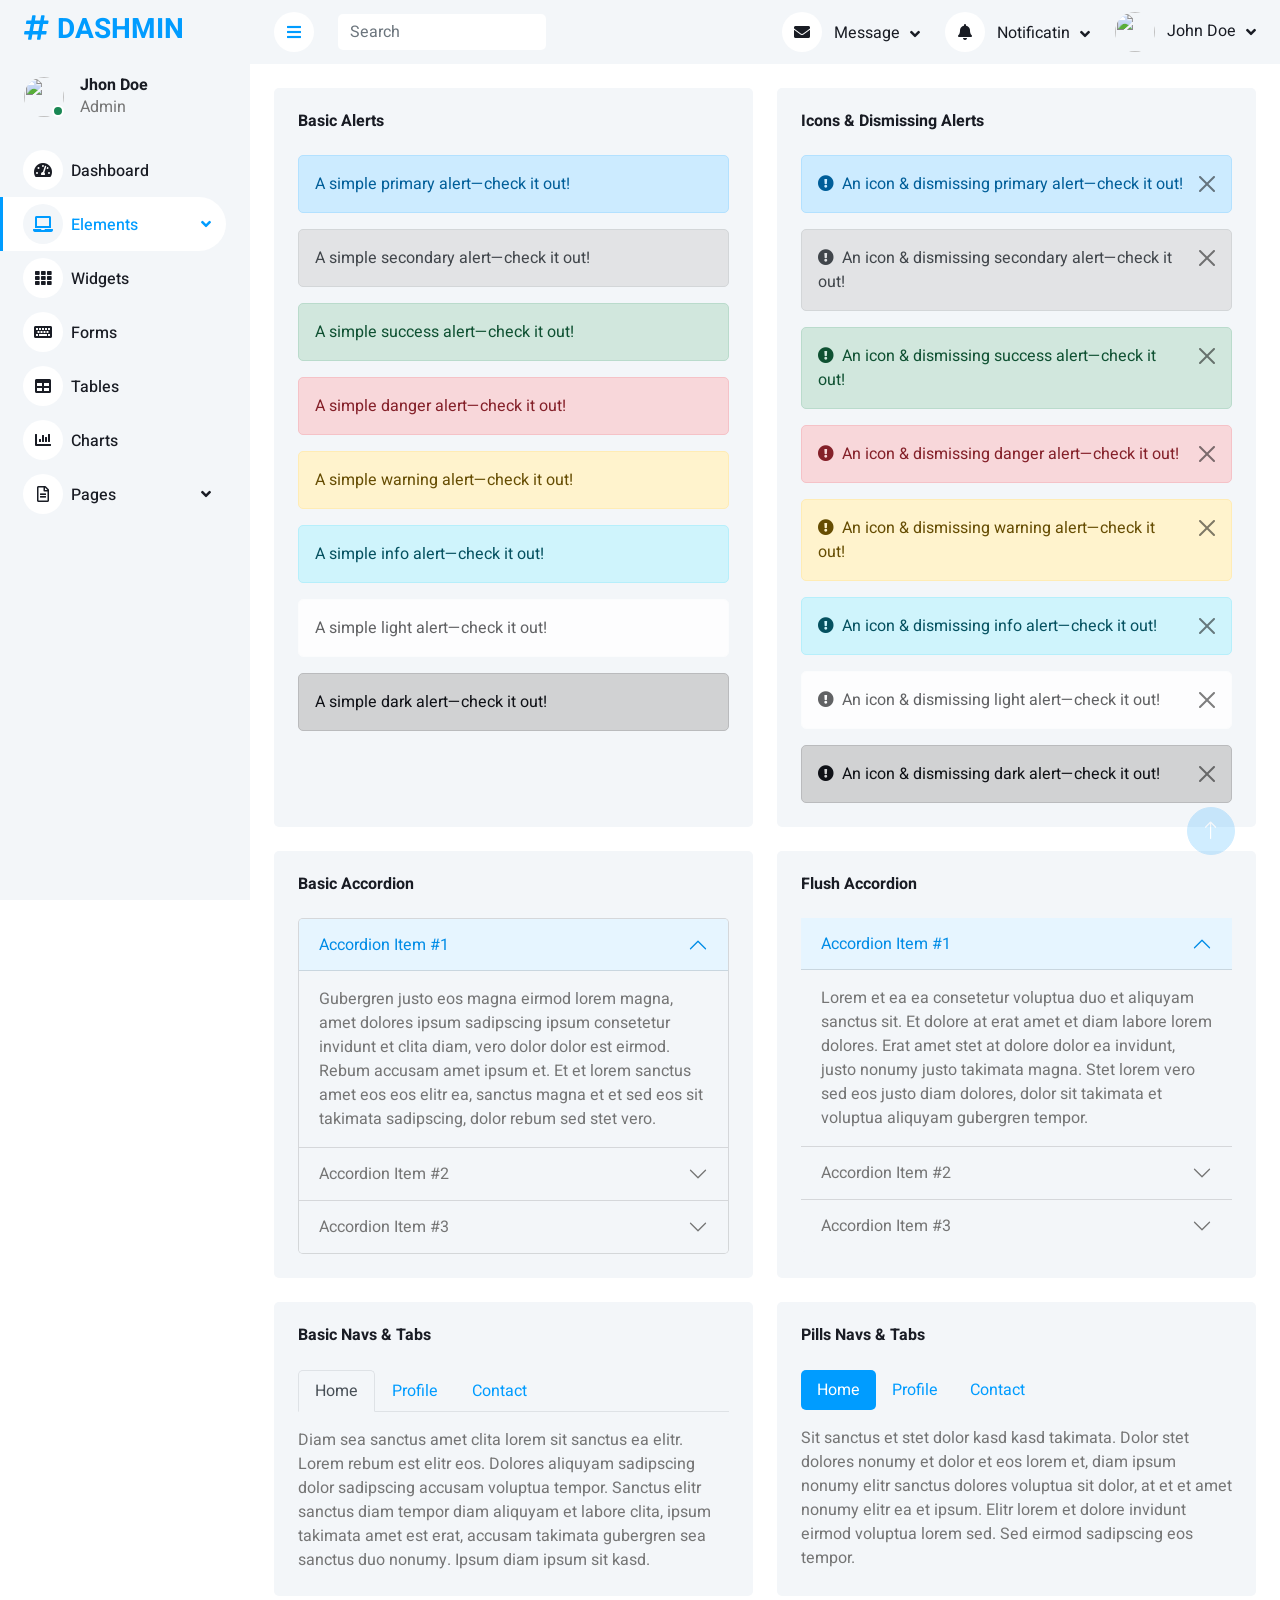
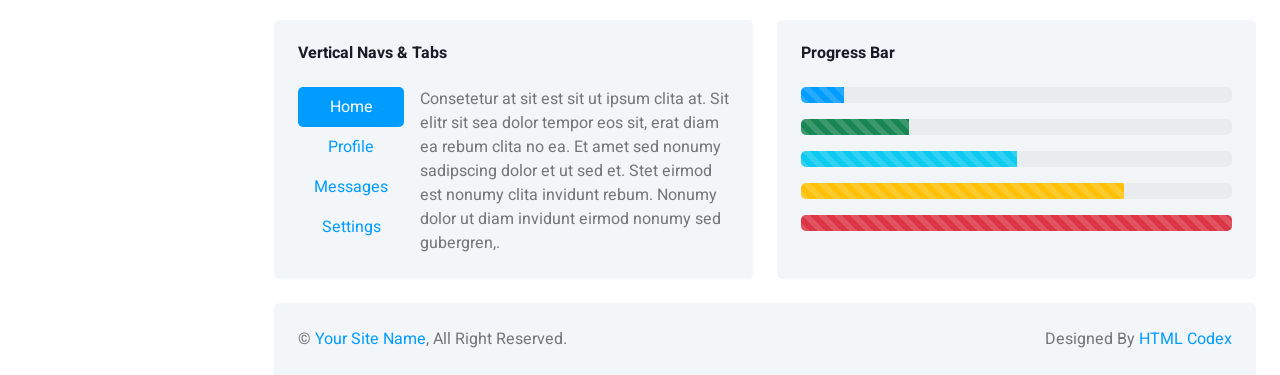
==== ETS Dashboard/element.html @ f30d5092 "The User dashboard interface" ====
<!DOCTYPE html>
<html lang="en">
  <head>
    <meta charset="utf-8" />
    <title>DASHMIN - Bootstrap Admin Template</title>
    <meta content="width=device-width, initial-scale=1.0" name="viewport" />
    <meta content="" name="keywords" />
    <meta content="" name="description" />

    <!-- Favicon -->
    <link href="img/favicon.ico" rel="icon" />

    <!-- Google Web Fonts -->
    <link rel="preconnect" href="https://fonts.googleapis.com" />
    <link rel="preconnect" href="https://fonts.gstatic.com" crossorigin />
    <link
      href="https://fonts.googleapis.com/css2?family=Heebo:wght@400;500;600;700&display=swap"
      rel="stylesheet"
    />

    <!-- Icon Font Stylesheet -->
    <link
      href="https://cdnjs.cloudflare.com/ajax/libs/font-awesome/5.10.0/css/all.min.css"
      rel="stylesheet"
    />
    <link
      href="https://cdn.jsdelivr.net/npm/bootstrap-icons@1.4.1/font/bootstrap-icons.css"
      rel="stylesheet"
    />

    <!-- Libraries Stylesheet -->
    <link href="lib/owlcarousel/assets/owl.carousel.min.css" rel="stylesheet" />
    <link
      href="lib/tempusdominus/css/tempusdominus-bootstrap-4.min.css"
      rel="stylesheet"
    />

    <!-- Customized Bootstrap Stylesheet -->
    <link href="css/bootstrap.min.css" rel="stylesheet" />

    <!-- Template Stylesheet -->
    <link href="css/style.css" rel="stylesheet" />
  </head>

  <body>
    <div class="container-fluid position-relative bg-white d-flex p-0">
      <!-- Spinner Start -->
      <div
        id="spinner"
        class="show bg-white position-fixed translate-middle w-100 vh-100 top-50 start-50 d-flex align-items-center justify-content-center"
      >
        <div
          class="spinner-border text-primary"
          style="width: 3rem; height: 3rem"
          role="status"
        >
          <span class="sr-only">Loading...</span>
        </div>
      </div>
      <!-- Spinner End -->

      <!-- Sidebar Start -->
      <div class="sidebar pe-4 pb-3">
        <nav class="navbar bg-light navbar-light">
          <a href="index.html" class="navbar-brand mx-4 mb-3">
            <h3 class="text-primary">
              <i class="fa fa-hashtag me-2"></i>DASHMIN
            </h3>
          </a>
          <div class="d-flex align-items-center ms-4 mb-4">
            <div class="position-relative">
              <img
                class="rounded-circle"
                src="img/user.jpg"
                alt=""
                style="width: 40px; height: 40px"
              />
              <div
                class="bg-success rounded-circle border border-2 border-white position-absolute end-0 bottom-0 p-1"
              ></div>
            </div>
            <div class="ms-3">
              <h6 class="mb-0">Jhon Doe</h6>
              <span>Admin</span>
            </div>
          </div>
          <div class="navbar-nav w-100">
            <a href="index.html" class="nav-item nav-link"
              ><i class="fa fa-tachometer-alt me-2"></i>Dashboard</a
            >
            <div class="nav-item dropdown">
              <a
                href="#"
                class="nav-link dropdown-toggle active"
                data-bs-toggle="dropdown"
                ><i class="fa fa-laptop me-2"></i>Elements</a
              >
              <div class="dropdown-menu bg-transparent border-0">
                <a href="button.html" class="dropdown-item">Buttons</a>
                <a href="typography.html" class="dropdown-item">Typography</a>
                <a href="element.html" class="dropdown-item active"
                  >Other Elements</a
                >
              </div>
            </div>
            <a href="widget.html" class="nav-item nav-link"
              ><i class="fa fa-th me-2"></i>Widgets</a
            >
            <a href="form.html" class="nav-item nav-link"
              ><i class="fa fa-keyboard me-2"></i>Forms</a
            >
            <a href="table.html" class="nav-item nav-link"
              ><i class="fa fa-table me-2"></i>Tables</a
            >
            <a href="chart.html" class="nav-item nav-link"
              ><i class="fa fa-chart-bar me-2"></i>Charts</a
            >
            <div class="nav-item dropdown">
              <a
                href="#"
                class="nav-link dropdown-toggle"
                data-bs-toggle="dropdown"
                ><i class="far fa-file-alt me-2"></i>Pages</a
              >
              <div class="dropdown-menu bg-transparent border-0">
                <a href="signin.html" class="dropdown-item">Sign In</a>
                <a href="signup.html" class="dropdown-item">Sign Up</a>
                <a href="404.html" class="dropdown-item">404 Error</a>
                <a href="blank.html" class="dropdown-item">Blank Page</a>
              </div>
            </div>
          </div>
        </nav>
      </div>
      <!-- Sidebar End -->

      <!-- Content Start -->
      <div class="content">
        <!-- Navbar Start -->
        <nav
          class="navbar navbar-expand bg-light navbar-light sticky-top px-4 py-0"
        >
          <a href="index.html" class="navbar-brand d-flex d-lg-none me-4">
            <h2 class="text-primary mb-0"><i class="fa fa-hashtag"></i></h2>
          </a>
          <a href="#" class="sidebar-toggler flex-shrink-0">
            <i class="fa fa-bars"></i>
          </a>
          <form class="d-none d-md-flex ms-4">
            <input
              class="form-control border-0"
              type="search"
              placeholder="Search"
            />
          </form>
          <div class="navbar-nav align-items-center ms-auto">
            <div class="nav-item dropdown">
              <a
                href="#"
                class="nav-link dropdown-toggle"
                data-bs-toggle="dropdown"
              >
                <i class="fa fa-envelope me-lg-2"></i>
                <span class="d-none d-lg-inline-flex">Message</span>
              </a>
              <div
                class="dropdown-menu dropdown-menu-end bg-light border-0 rounded-0 rounded-bottom m-0"
              >
                <a href="#" class="dropdown-item">
                  <div class="d-flex align-items-center">
                    <img
                      class="rounded-circle"
                      src="img/user.jpg"
                      alt=""
                      style="width: 40px; height: 40px"
                    />
                    <div class="ms-2">
                      <h6 class="fw-normal mb-0">Jhon send you a message</h6>
                      <small>15 minutes ago</small>
                    </div>
                  </div>
                </a>
                <hr class="dropdown-divider" />
                <a href="#" class="dropdown-item">
                  <div class="d-flex align-items-center">
                    <img
                      class="rounded-circle"
                      src="img/user.jpg"
                      alt=""
                      style="width: 40px; height: 40px"
                    />
                    <div class="ms-2">
                      <h6 class="fw-normal mb-0">Jhon send you a message</h6>
                      <small>15 minutes ago</small>
                    </div>
                  </div>
                </a>
                <hr class="dropdown-divider" />
                <a href="#" class="dropdown-item">
                  <div class="d-flex align-items-center">
                    <img
                      class="rounded-circle"
                      src="img/user.jpg"
                      alt=""
                      style="width: 40px; height: 40px"
                    />
                    <div class="ms-2">
                      <h6 class="fw-normal mb-0">Jhon send you a message</h6>
                      <small>15 minutes ago</small>
                    </div>
                  </div>
                </a>
                <hr class="dropdown-divider" />
                <a href="#" class="dropdown-item text-center"
                  >See all message</a
                >
              </div>
            </div>
            <div class="nav-item dropdown">
              <a
                href="#"
                class="nav-link dropdown-toggle"
                data-bs-toggle="dropdown"
              >
                <i class="fa fa-bell me-lg-2"></i>
                <span class="d-none d-lg-inline-flex">Notificatin</span>
              </a>
              <div
                class="dropdown-menu dropdown-menu-end bg-light border-0 rounded-0 rounded-bottom m-0"
              >
                <a href="#" class="dropdown-item">
                  <h6 class="fw-normal mb-0">Profile updated</h6>
                  <small>15 minutes ago</small>
                </a>
                <hr class="dropdown-divider" />
                <a href="#" class="dropdown-item">
                  <h6 class="fw-normal mb-0">New user added</h6>
                  <small>15 minutes ago</small>
                </a>
                <hr class="dropdown-divider" />
                <a href="#" class="dropdown-item">
                  <h6 class="fw-normal mb-0">Password changed</h6>
                  <small>15 minutes ago</small>
                </a>
                <hr class="dropdown-divider" />
                <a href="#" class="dropdown-item text-center"
                  >See all notifications</a
                >
              </div>
            </div>
            <div class="nav-item dropdown">
              <a
                href="#"
                class="nav-link dropdown-toggle"
                data-bs-toggle="dropdown"
              >
                <img
                  class="rounded-circle me-lg-2"
                  src="img/user.jpg"
                  alt=""
                  style="width: 40px; height: 40px"
                />
                <span class="d-none d-lg-inline-flex">John Doe</span>
              </a>
              <div
                class="dropdown-menu dropdown-menu-end bg-light border-0 rounded-0 rounded-bottom m-0"
              >
                <a href="#" class="dropdown-item">My Profile</a>
                <a href="#" class="dropdown-item">Settings</a>
                <a href="#" class="dropdown-item">Log Out</a>
              </div>
            </div>
          </div>
        </nav>
        <!-- Navbar End -->

        <!-- Other Elements Start -->
        <div class="container-fluid pt-4 px-4">
          <div class="row g-4">
            <div class="col-sm-12 col-xl-6">
              <div class="bg-light rounded h-100 p-4">
                <h6 class="mb-4">Basic Alerts</h6>
                <div class="alert alert-primary" role="alert">
                  A simple primary alert—check it out!
                </div>
                <div class="alert alert-secondary" role="alert">
                  A simple secondary alert—check it out!
                </div>
                <div class="alert alert-success" role="alert">
                  A simple success alert—check it out!
                </div>
                <div class="alert alert-danger" role="alert">
                  A simple danger alert—check it out!
                </div>
                <div class="alert alert-warning" role="alert">
                  A simple warning alert—check it out!
                </div>
                <div class="alert alert-info" role="alert">
                  A simple info alert—check it out!
                </div>
                <div class="alert alert-light" role="alert">
                  A simple light alert—check it out!
                </div>
                <div class="alert alert-dark mb-0" role="alert">
                  A simple dark alert—check it out!
                </div>
              </div>
            </div>
            <div class="col-sm-12 col-xl-6">
              <div class="bg-light rounded h-100 p-4">
                <h6 class="mb-4">Icons & Dismissing Alerts</h6>
                <div
                  class="alert alert-primary alert-dismissible fade show"
                  role="alert"
                >
                  <i class="fa fa-exclamation-circle me-2"></i>An icon &
                  dismissing primary alert—check it out!
                  <button
                    type="button"
                    class="btn-close"
                    data-bs-dismiss="alert"
                    aria-label="Close"
                  ></button>
                </div>
                <div
                  class="alert alert-secondary alert-dismissible fade show"
                  role="alert"
                >
                  <i class="fa fa-exclamation-circle me-2"></i>An icon &
                  dismissing secondary alert—check it out!
                  <button
                    type="button"
                    class="btn-close"
                    data-bs-dismiss="alert"
                    aria-label="Close"
                  ></button>
                </div>
                <div
                  class="alert alert-success alert-dismissible fade show"
                  role="alert"
                >
                  <i class="fa fa-exclamation-circle me-2"></i>An icon &
                  dismissing success alert—check it out!
                  <button
                    type="button"
                    class="btn-close"
                    data-bs-dismiss="alert"
                    aria-label="Close"
                  ></button>
                </div>
                <div
                  class="alert alert-danger alert-dismissible fade show"
                  role="alert"
                >
                  <i class="fa fa-exclamation-circle me-2"></i>An icon &
                  dismissing danger alert—check it out!
                  <button
                    type="button"
                    class="btn-close"
                    data-bs-dismiss="alert"
                    aria-label="Close"
                  ></button>
                </div>
                <div
                  class="alert alert-warning alert-dismissible fade show"
                  role="alert"
                >
                  <i class="fa fa-exclamation-circle me-2"></i>An icon &
                  dismissing warning alert—check it out!
                  <button
                    type="button"
                    class="btn-close"
                    data-bs-dismiss="alert"
                    aria-label="Close"
                  ></button>
                </div>
                <div
                  class="alert alert-info alert-dismissible fade show"
                  role="alert"
                >
                  <i class="fa fa-exclamation-circle me-2"></i>An icon &
                  dismissing info alert—check it out!
                  <button
                    type="button"
                    class="btn-close"
                    data-bs-dismiss="alert"
                    aria-label="Close"
                  ></button>
                </div>
                <div
                  class="alert alert-light alert-dismissible fade show"
                  role="alert"
                >
                  <i class="fa fa-exclamation-circle me-2"></i>An icon &
                  dismissing light alert—check it out!
                  <button
                    type="button"
                    class="btn-close"
                    data-bs-dismiss="alert"
                    aria-label="Close"
                  ></button>
                </div>
                <div
                  class="alert alert-dark alert-dismissible fade show mb-0"
                  role="alert"
                >
                  <i class="fa fa-exclamation-circle me-2"></i>An icon &
                  dismissing dark alert—check it out!
                  <button
                    type="button"
                    class="btn-close"
                    data-bs-dismiss="alert"
                    aria-label="Close"
                  ></button>
                </div>
              </div>
            </div>
            <div class="col-sm-12 col-xl-6">
              <div class="bg-light rounded h-100 p-4">
                <h6 class="mb-4">Basic Accordion</h6>
                <div class="accordion" id="accordionExample">
                  <div class="accordion-item">
                    <h2 class="accordion-header" id="headingOne">
                      <button
                        class="accordion-button"
                        type="button"
                        data-bs-toggle="collapse"
                        data-bs-target="#collapseOne"
                        aria-expanded="true"
                        aria-controls="collapseOne"
                      >
                        Accordion Item #1
                      </button>
                    </h2>
                    <div
                      id="collapseOne"
                      class="accordion-collapse collapse show"
                      aria-labelledby="headingOne"
                      data-bs-parent="#accordionExample"
                    >
                      <div class="accordion-body">
                        Gubergren justo eos magna eirmod lorem magna, amet
                        dolores ipsum sadipscing ipsum consetetur invidunt et
                        clita diam, vero dolor dolor est eirmod. Rebum accusam
                        amet ipsum et. Et et lorem sanctus amet eos eos elitr
                        ea, sanctus magna et et sed eos sit takimata sadipscing,
                        dolor rebum sed stet vero.
                      </div>
                    </div>
                  </div>
                  <div class="accordion-item">
                    <h2 class="accordion-header" id="headingTwo">
                      <button
                        class="accordion-button collapsed"
                        type="button"
                        data-bs-toggle="collapse"
                        data-bs-target="#collapseTwo"
                        aria-expanded="false"
                        aria-controls="collapseTwo"
                      >
                        Accordion Item #2
                      </button>
                    </h2>
                    <div
                      id="collapseTwo"
                      class="accordion-collapse collapse"
                      aria-labelledby="headingTwo"
                      data-bs-parent="#accordionExample"
                    >
                      <div class="accordion-body">
                        Voluptua sit dolores consetetur ea et diam est et
                        takimata. Et erat sadipscing dolores et stet diam ut ut
                        diam, sit aliquyam no magna et dolore lorem dolor sit.
                        Lorem lorem sed sed duo, eirmod sit diam ipsum sit erat,
                        lorem sit dolor diam amet ea aliquyam tempor rebum
                        invidunt,.
                      </div>
                    </div>
                  </div>
                  <div class="accordion-item">
                    <h2 class="accordion-header" id="headingThree">
                      <button
                        class="accordion-button collapsed"
                        type="button"
                        data-bs-toggle="collapse"
                        data-bs-target="#collapseThree"
                        aria-expanded="false"
                        aria-controls="collapseThree"
                      >
                        Accordion Item #3
                      </button>
                    </h2>
                    <div
                      id="collapseThree"
                      class="accordion-collapse collapse"
                      aria-labelledby="headingThree"
                      data-bs-parent="#accordionExample"
                    >
                      <div class="accordion-body">
                        Dolore eos dolor tempor justo sea eos amet eos kasd
                        dolor, et diam tempor lorem dolores vero. Stet dolore
                        gubergren nonumy diam. Consetetur sit takimata magna
                        invidunt, dolore sea amet consetetur ea et rebum,
                        invidunt et amet sit sea. Dolor eirmod sed magna
                        sadipscing sadipscing lorem lorem sed, sit lorem.
                      </div>
                    </div>
                  </div>
                </div>
              </div>
            </div>
            <div class="col-sm-12 col-xl-6">
              <div class="bg-light rounded h-100 p-4">
                <h6 class="mb-4">Flush Accordion</h6>
                <div
                  class="accordion accordion-flush"
                  id="accordionFlushExample"
                >
                  <div class="accordion-item">
                    <h2 class="accordion-header" id="flush-headingOne">
                      <button
                        class="accordion-button"
                        type="button"
                        data-bs-toggle="collapse"
                        data-bs-target="#flush-collapseOne"
                        aria-expanded="true"
                        aria-controls="flush-collapseOne"
                      >
                        Accordion Item #1
                      </button>
                    </h2>
                    <div
                      id="flush-collapseOne"
                      class="accordion-collapse collapse show"
                      aria-labelledby="flush-headingOne"
                      data-bs-parent="#accordionFlushExample"
                    >
                      <div class="accordion-body">
                        Lorem et ea ea consetetur voluptua duo et aliquyam
                        sanctus sit. Et dolore at erat amet et diam labore lorem
                        dolores. Erat amet stet at dolore dolor ea invidunt,
                        justo nonumy justo takimata magna. Stet lorem vero sed
                        eos justo diam dolores, dolor sit takimata et voluptua
                        aliquyam gubergren tempor.
                      </div>
                    </div>
                  </div>
                  <div class="accordion-item">
                    <h2 class="accordion-header" id="flush-headingTwo">
                      <button
                        class="accordion-button collapsed"
                        type="button"
                        data-bs-toggle="collapse"
                        data-bs-target="#flush-collapseTwo"
                        aria-expanded="false"
                        aria-controls="flush-collapseTwo"
                      >
                        Accordion Item #2
                      </button>
                    </h2>
                    <div
                      id="flush-collapseTwo"
                      class="accordion-collapse collapse"
                      aria-labelledby="flush-headingTwo"
                      data-bs-parent="#accordionFlushExample"
                    >
                      <div class="accordion-body">
                        Sea diam dolore aliquyam aliquyam diam et consetetur et.
                        Accusam amet no invidunt invidunt et consetetur, magna
                        ut nonumy kasd erat tempor dolor et. Diam magna dolor
                        sed amet duo dolores magna vero. Amet sit sadipscing ea
                        diam clita lorem sit. Vero et et et tempor diam. Ipsum
                        eirmod sit.
                      </div>
                    </div>
                  </div>
                  <div class="accordion-item">
                    <h2 class="accordion-header" id="flush-headingThree">
                      <button
                        class="accordion-button collapsed"
                        type="button"
                        data-bs-toggle="collapse"
                        data-bs-target="#flush-collapseThree"
                        aria-expanded="false"
                        aria-controls="flush-collapseThree"
                      >
                        Accordion Item #3
                      </button>
                    </h2>
                    <div
                      id="flush-collapseThree"
                      class="accordion-collapse collapse"
                      aria-labelledby="flush-headingThree"
                      data-bs-parent="#accordionFlushExample"
                    >
                      <div class="accordion-body">
                        Sea sea sit sanctus magna gubergren kasd, magna justo ea
                        lorem lorem. Elitr aliquyam ipsum clita consetetur duo
                        at nonumy invidunt, invidunt eos dolore vero sit amet
                        amet magna tempor clita, takimata diam justo stet erat
                        et vero erat. Sit ipsum eirmod sea ut vero dolores sea
                        clita nonumy, no.
                      </div>
                    </div>
                  </div>
                </div>
              </div>
            </div>
            <div class="col-sm-12 col-xl-6">
              <div class="bg-light rounded h-100 p-4">
                <h6 class="mb-4">Basic Navs & Tabs</h6>
                <nav>
                  <div class="nav nav-tabs" id="nav-tab" role="tablist">
                    <button
                      class="nav-link active"
                      id="nav-home-tab"
                      data-bs-toggle="tab"
                      data-bs-target="#nav-home"
                      type="button"
                      role="tab"
                      aria-controls="nav-home"
                      aria-selected="true"
                    >
                      Home
                    </button>
                    <button
                      class="nav-link"
                      id="nav-profile-tab"
                      data-bs-toggle="tab"
                      data-bs-target="#nav-profile"
                      type="button"
                      role="tab"
                      aria-controls="nav-profile"
                      aria-selected="false"
                    >
                      Profile
                    </button>
                    <button
                      class="nav-link"
                      id="nav-contact-tab"
                      data-bs-toggle="tab"
                      data-bs-target="#nav-contact"
                      type="button"
                      role="tab"
                      aria-controls="nav-contact"
                      aria-selected="false"
                    >
                      Contact
                    </button>
                  </div>
                </nav>
                <div class="tab-content pt-3" id="nav-tabContent">
                  <div
                    class="tab-pane fade show active"
                    id="nav-home"
                    role="tabpanel"
                    aria-labelledby="nav-home-tab"
                  >
                    Diam sea sanctus amet clita lorem sit sanctus ea elitr.
                    Lorem rebum est elitr eos. Dolores aliquyam sadipscing dolor
                    sadipscing accusam voluptua tempor. Sanctus elitr sanctus
                    diam tempor diam aliquyam et labore clita, ipsum takimata
                    amet est erat, accusam takimata gubergren sea sanctus duo
                    nonumy. Ipsum diam ipsum sit kasd.
                  </div>
                  <div
                    class="tab-pane fade"
                    id="nav-profile"
                    role="tabpanel"
                    aria-labelledby="nav-profile-tab"
                  >
                    Sanctus vero sit kasd sea gubergren takimata consetetur
                    elitr elitr, consetetur sadipscing takimata ipsum dolores.
                    Accusam duo accusam et labore ea elitr ipsum tempor sit,
                    dolore aliquyam ipsum sit amet sit. Et dolore ipsum labore
                    invidunt rebum. Sed dolore gubergren sanctus vero diam lorem
                    rebum elitr, erat diam dolor clita.
                  </div>
                  <div
                    class="tab-pane fade"
                    id="nav-contact"
                    role="tabpanel"
                    aria-labelledby="nav-contact-tab"
                  >
                    Sit consetetur eirmod lorem ea magna sadipscing ipsum elitr
                    invidunt, dolores lorem erat ipsum ut aliquyam eos lorem
                    sed. Nonumy aliquyam ea justo eos dolores dolores duo
                    dolores. Aliquyam dolor sea dolores sit takimata no erat
                    vero. At lorem justo tempor lorem duo, stet kasd aliquyam
                    ipsum voluptua labore at.
                  </div>
                </div>
              </div>
            </div>
            <div class="col-sm-12 col-xl-6">
              <div class="bg-light rounded h-100 p-4">
                <h6 class="mb-4">Pills Navs & Tabs</h6>
                <ul class="nav nav-pills mb-3" id="pills-tab" role="tablist">
                  <li class="nav-item" role="presentation">
                    <button
                      class="nav-link active"
                      id="pills-home-tab"
                      data-bs-toggle="pill"
                      data-bs-target="#pills-home"
                      type="button"
                      role="tab"
                      aria-controls="pills-home"
                      aria-selected="true"
                    >
                      Home
                    </button>
                  </li>
                  <li class="nav-item" role="presentation">
                    <button
                      class="nav-link"
                      id="pills-profile-tab"
                      data-bs-toggle="pill"
                      data-bs-target="#pills-profile"
                      type="button"
                      role="tab"
                      aria-controls="pills-profile"
                      aria-selected="false"
                    >
                      Profile
                    </button>
                  </li>
                  <li class="nav-item" role="presentation">
                    <button
                      class="nav-link"
                      id="pills-contact-tab"
                      data-bs-toggle="pill"
                      data-bs-target="#pills-contact"
                      type="button"
                      role="tab"
                      aria-controls="pills-contact"
                      aria-selected="false"
                    >
                      Contact
                    </button>
                  </li>
                </ul>
                <div class="tab-content" id="pills-tabContent">
                  <div
                    class="tab-pane fade show active"
                    id="pills-home"
                    role="tabpanel"
                    aria-labelledby="pills-home-tab"
                  >
                    Sit sanctus et stet dolor kasd kasd takimata. Dolor stet
                    dolores nonumy et dolor et eos lorem et, diam ipsum nonumy
                    elitr sanctus dolores voluptua sit dolor, at et et amet
                    nonumy elitr ea et ipsum. Elitr lorem et dolore invidunt
                    eirmod voluptua lorem sed. Sed eirmod sadipscing eos tempor.
                  </div>
                  <div
                    class="tab-pane fade"
                    id="pills-profile"
                    role="tabpanel"
                    aria-labelledby="pills-profile-tab"
                  >
                    Invidunt rebum voluptua lorem eirmod dolore. Amet no sed
                    sanctus lorem ea. Nonumy sit stet sit magna. Rebum rebum
                    ipsum clita erat consetetur, sit dolor sit clita et amet.
                    Est et clita dolore takimata, sea dolores tempor erat
                    consetetur lorem. Consetetur sea sadipscing dolor et dolores
                    et stet, tempor elitr.
                  </div>
                  <div
                    class="tab-pane fade"
                    id="pills-contact"
                    role="tabpanel"
                    aria-labelledby="pills-contact-tab"
                  >
                    Et diam et est sed vero ipsum voluptua dolor et, sit eos
                    justo ipsum no ipsum amet sed aliquyam dolore, ut ipsum
                    sanctus et consetetur. Sit ea sit clita lorem ea gubergren.
                    Et dolore vero sanctus voluptua ipsum sadipscing amet at. Et
                    sed dolore voluptua dolor eos tempor, erat amet.
                  </div>
                </div>
              </div>
            </div>
            <div class="col-sm-12 col-xl-6">
              <div class="bg-light rounded h-100 p-4">
                <h6 class="mb-4">Vertical Navs & Tabs</h6>
                <div class="d-flex align-items-start">
                  <div
                    class="nav flex-column nav-pills me-3"
                    id="v-pills-tab"
                    role="tablist"
                    aria-orientation="vertical"
                  >
                    <button
                      class="nav-link active"
                      id="v-pills-home-tab"
                      data-bs-toggle="pill"
                      data-bs-target="#v-pills-home"
                      type="button"
                      role="tab"
                      aria-controls="v-pills-home"
                      aria-selected="true"
                    >
                      Home
                    </button>
                    <button
                      class="nav-link"
                      id="v-pills-profile-tab"
                      data-bs-toggle="pill"
                      data-bs-target="#v-pills-profile"
                      type="button"
                      role="tab"
                      aria-controls="v-pills-profile"
                      aria-selected="false"
                    >
                      Profile
                    </button>
                    <button
                      class="nav-link"
                      id="v-pills-messages-tab"
                      data-bs-toggle="pill"
                      data-bs-target="#v-pills-messages"
                      type="button"
                      role="tab"
                      aria-controls="v-pills-messages"
                      aria-selected="false"
                    >
                      Messages
                    </button>
                    <button
                      class="nav-link"
                      id="v-pills-settings-tab"
                      data-bs-toggle="pill"
                      data-bs-target="#v-pills-settings"
                      type="button"
                      role="tab"
                      aria-controls="v-pills-settings"
                      aria-selected="false"
                    >
                      Settings
                    </button>
                  </div>
                  <div class="tab-content" id="v-pills-tabContent">
                    <div
                      class="tab-pane fade show active"
                      id="v-pills-home"
                      role="tabpanel"
                      aria-labelledby="v-pills-home-tab"
                    >
                      Consetetur at sit est sit ut ipsum clita at. Sit elitr sit
                      sea dolor tempor eos sit, erat diam ea rebum clita no ea.
                      Et amet sed nonumy sadipscing dolor et ut sed et. Stet
                      eirmod est nonumy clita invidunt rebum. Nonumy dolor ut
                      diam invidunt eirmod nonumy sed gubergren,.
                    </div>
                    <div
                      class="tab-pane fade"
                      id="v-pills-profile"
                      role="tabpanel"
                      aria-labelledby="v-pills-profile-tab"
                    >
                      Tempor et kasd accusam duo et dolor no accusam dolore,
                      dolor sed voluptua duo no, sit et stet lorem dolor ipsum
                      tempor consetetur vero, consetetur est eos sit eirmod erat
                      diam accusam sadipscing sit. Takimata erat ea eirmod
                      tempor elitr dolore sadipscing kasd justo, elitr tempor
                      sed eos sadipscing magna.
                    </div>
                    <div
                      class="tab-pane fade"
                      id="v-pills-messages"
                      role="tabpanel"
                      aria-labelledby="v-pills-messages-tab"
                    >
                      Sed kasd kasd ea clita sed lorem amet tempor est voluptua,
                      labore stet dolores gubergren clita lorem sed nonumy at.
                      Dolores et ut erat voluptua. Est voluptua stet accusam
                      rebum, elitr amet sit takimata sea eirmod. Sanctus elitr
                      amet sit dolore sea stet et ut. Dolor et sanctus elitr ut.
                    </div>
                    <div
                      class="tab-pane fade"
                      id="v-pills-settings"
                      role="tabpanel"
                      aria-labelledby="v-pills-settings-tab"
                    >
                      Sit et vero kasd sea et at, aliquyam takimata et et est,
                      labore et takimata sed ut stet sanctus, nonumy dolor
                      invidunt sit labore et, amet et dolor sit dolor tempor et
                      dolor ipsum nonumy, accusam clita sadipscing ut et labore
                      labore est, dolore accusam vero at est sit. Invidunt.
                    </div>
                  </div>
                </div>
              </div>
            </div>
            <div class="col-sm-12 col-xl-6">
              <div class="bg-light rounded h-100 p-4">
                <h6 class="mb-4">Progress Bar</h6>
                <div class="pg-bar mb-3">
                  <div class="progress">
                    <div
                      class="progress-bar progress-bar-striped"
                      role="progressbar"
                      aria-valuenow="10"
                      aria-valuemin="0"
                      aria-valuemax="100"
                    ></div>
                  </div>
                </div>
                <div class="pg-bar mb-3">
                  <div class="progress">
                    <div
                      class="progress-bar progress-bar-striped bg-success"
                      role="progressbar"
                      aria-valuenow="25"
                      aria-valuemin="0"
                      aria-valuemax="100"
                    ></div>
                  </div>
                </div>
                <div class="pg-bar mb-3">
                  <div class="progress">
                    <div
                      class="progress-bar progress-bar-striped bg-info"
                      role="progressbar"
                      aria-valuenow="50"
                      aria-valuemin="0"
                      aria-valuemax="100"
                    ></div>
                  </div>
                </div>
                <div class="pg-bar mb-3">
                  <div class="progress">
                    <div
                      class="progress-bar progress-bar-striped bg-warning"
                      role="progressbar"
                      aria-valuenow="75"
                      aria-valuemin="0"
                      aria-valuemax="100"
                    ></div>
                  </div>
                </div>
                <div class="pg-bar mb-0">
                  <div class="progress">
                    <div
                      class="progress-bar progress-bar-striped bg-danger"
                      role="progressbar"
                      aria-valuenow="100"
                      aria-valuemin="0"
                      aria-valuemax="100"
                    ></div>
                  </div>
                </div>
              </div>
            </div>
          </div>
        </div>
        <!-- Other Elements End -->

        <!-- Footer Start -->
        <div class="container-fluid pt-4 px-4">
          <div class="bg-light rounded-top p-4">
            <div class="row">
              <div class="col-12 col-sm-6 text-center text-sm-start">
                &copy; <a href="#">Your Site Name</a>, All Right Reserved.
              </div>
              <div class="col-12 col-sm-6 text-center text-sm-end">
                <!--/*** This template is free as long as you keep the footer author’s credit link/attribution link/backlink. If you'd like to use the template without the footer author’s credit link/attribution link/backlink, you can purchase the Credit Removal License from "https://htmlcodex.com/credit-removal". Thank you for your support. ***/-->
                Designed By <a href="https://htmlcodex.com">HTML Codex</a>
              </div>
            </div>
          </div>
        </div>
        <!-- Footer End -->
      </div>
      <!-- Content End -->

      <!-- Back to Top -->
      <a href="#" class="btn btn-lg btn-primary btn-lg-square back-to-top"
        ><i class="bi bi-arrow-up"></i
      ></a>
    </div>

    <!-- JavaScript Libraries -->
    <script src="https://code.jquery.com/jquery-3.4.1.min.js"></script>
    <script src="https://cdn.jsdelivr.net/npm/bootstrap@5.0.0/dist/js/bootstrap.bundle.min.js"></script>
    <script src="lib/chart/chart.min.js"></script>
    <script src="lib/easing/easing.min.js"></script>
    <script src="lib/waypoints/waypoints.min.js"></script>
    <script src="lib/owlcarousel/owl.carousel.min.js"></script>
    <script src="lib/tempusdominus/js/moment.min.js"></script>
    <script src="lib/tempusdominus/js/moment-timezone.min.js"></script>
    <script src="lib/tempusdominus/js/tempusdominus-bootstrap-4.min.js"></script>

    <!-- Template Javascript -->
    <script src="js/main.js"></script>
  </body>
</html>
---- ETS Dashboard/css/style.css ----
/********** Template CSS **********/
:root {
    --primary: #009CFF;
    --light: #F3F6F9;
    --dark: #191C24;
}

.back-to-top {
    position: fixed;
    display: none;
    right: 45px;
    bottom: 45px;
    z-index: 99;
}


/*** Spinner ***/
#spinner {
    opacity: 0;
    visibility: hidden;
    transition: opacity .5s ease-out, visibility 0s linear .5s;
    z-index: 99999;
}

#spinner.show {
    transition: opacity .5s ease-out, visibility 0s linear 0s;
    visibility: visible;
    opacity: 1;
}


/*** Button ***/
.btn {
    transition: .5s;
}

.btn.btn-primary {
    color: #FFFFFF;
}

.btn-square {
    width: 38px;
    height: 38px;
}

.btn-sm-square {
    width: 32px;
    height: 32px;
}

.btn-lg-square {
    width: 48px;
    height: 48px;
}

.btn-square,
.btn-sm-square,
.btn-lg-square {
    padding: 0;
    display: inline-flex;
    align-items: center;
    justify-content: center;
    font-weight: normal;
    border-radius: 50px;
}


/*** Layout ***/
.sidebar {
    position: fixed;
    top: 0;
    left: 0;
    bottom: 0;
    width: 250px;
    height: 100vh;
    overflow-y: auto;
    background: var(--light);
    transition: 0.5s;
    z-index: 999;
}

.content {
    margin-left: 250px;
    min-height: 100vh;
    background: #FFFFFF;
    transition: 0.5s;
}

@media (min-width: 992px) {
    .sidebar {
        margin-left: 0;
    }

    .sidebar.open {
        margin-left: -250px;
    }

    .content {
        width: calc(100% - 250px);
    }

    .content.open {
        width: 100%;
        margin-left: 0;
    }
}

@media (max-width: 991.98px) {
    .sidebar {
        margin-left: -250px;
    }

    .sidebar.open {
        margin-left: 0;
    }

    .content {
        width: 100%;
        margin-left: 0;
    }
}


/*** Navbar ***/
.sidebar .navbar .navbar-nav .nav-link {
    padding: 7px 20px;
    color: var(--dark);
    font-weight: 500;
    border-left: 3px solid var(--light);
    border-radius: 0 30px 30px 0;
    outline: none;
}

.sidebar .navbar .navbar-nav .nav-link:hover,
.sidebar .navbar .navbar-nav .nav-link.active {
    color: var(--primary);
    background: #FFFFFF;
    border-color: var(--primary);
}

.sidebar .navbar .navbar-nav .nav-link i {
    width: 40px;
    height: 40px;
    display: inline-flex;
    align-items: center;
    justify-content: center;
    background: #FFFFFF;
    border-radius: 40px;
}

.sidebar .navbar .navbar-nav .nav-link:hover i,
.sidebar .navbar .navbar-nav .nav-link.active i {
    background: var(--light);
}

.sidebar .navbar .dropdown-toggle::after {
    position: absolute;
    top: 15px;
    right: 15px;
    border: none;
    content: "\f107";
    font-family: "Font Awesome 5 Free";
    font-weight: 900;
    transition: .5s;
}

.sidebar .navbar .dropdown-toggle[aria-expanded=true]::after {
    transform: rotate(-180deg);
}

.sidebar .navbar .dropdown-item {
    padding-left: 25px;
    border-radius: 0 30px 30px 0;
}

.content .navbar .navbar-nav .nav-link {
    margin-left: 25px;
    padding: 12px 0;
    color: var(--dark);
    outline: none;
}

.content .navbar .navbar-nav .nav-link:hover,
.content .navbar .navbar-nav .nav-link.active {
    color: var(--primary);
}

.content .navbar .sidebar-toggler,
.content .navbar .navbar-nav .nav-link i {
    width: 40px;
    height: 40px;
    display: inline-flex;
    align-items: center;
    justify-content: center;
    background: #FFFFFF;
    border-radius: 40px;
}

.content .navbar .dropdown-toggle::after {
    margin-left: 6px;
    vertical-align: middle;
    border: none;
    content: "\f107";
    font-family: "Font Awesome 5 Free";
    font-weight: 900;
    transition: .5s;
}

.content .navbar .dropdown-toggle[aria-expanded=true]::after {
    transform: rotate(-180deg);
}

@media (max-width: 575.98px) {
    .content .navbar .navbar-nav .nav-link {
        margin-left: 15px;
    }
}


/*** Date Picker ***/
.bootstrap-datetimepicker-widget.bottom {
    top: auto !important;
}

.bootstrap-datetimepicker-widget .table * {
    border-bottom-width: 0px;
}

.bootstrap-datetimepicker-widget .table th {
    font-weight: 500;
}

.bootstrap-datetimepicker-widget.dropdown-menu {
    padding: 10px;
    border-radius: 2px;
}

.bootstrap-datetimepicker-widget table td.active,
.bootstrap-datetimepicker-widget table td.active:hover {
    background: var(--primary);
}

.bootstrap-datetimepicker-widget table td.today::before {
    border-bottom-color: var(--primary);
}


/*** Testimonial ***/
.progress .progress-bar {
    width: 0px;
    transition: 2s;
}


/*** Testimonial ***/
.testimonial-carousel .owl-dots {
    margin-top: 24px;
    display: flex;
    align-items: flex-end;
    justify-content: center;
}

.testimonial-carousel .owl-dot {
    position: relative;
    display: inline-block;
    margin: 0 5px;
    width: 15px;
    height: 15px;
    border: 5px solid var(--primary);
    border-radius: 15px;
    transition: .5s;
}

.testimonial-carousel .owl-dot.active {
    background: var(--dark);
    border-color: var(--primary);
}
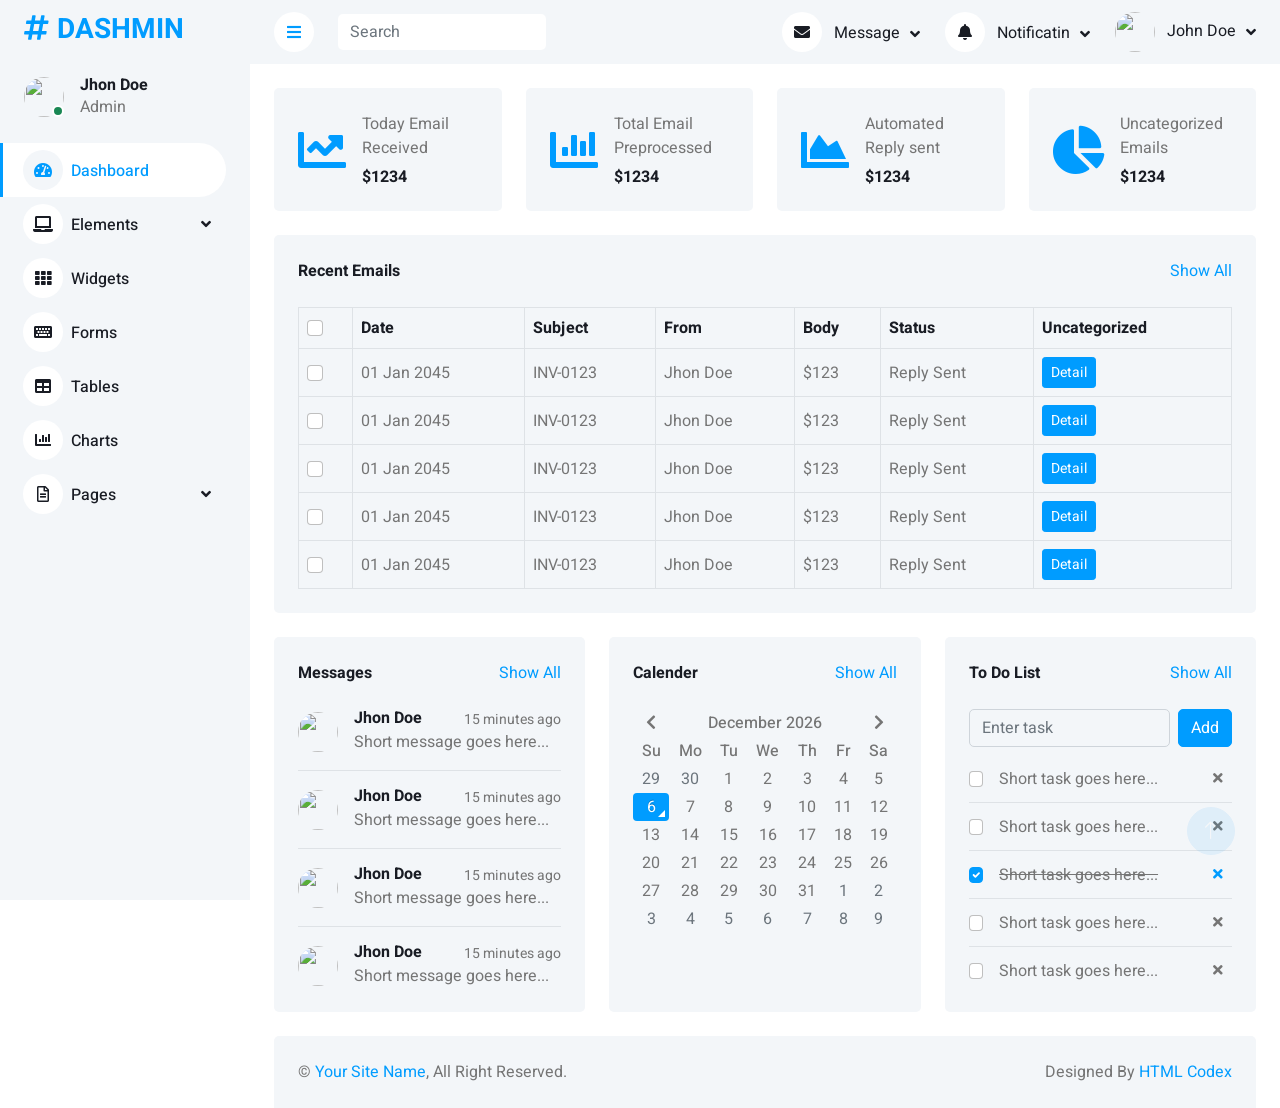
==== commit a607ba96: "Added the texts edited and introduced the login and signuppage" ====
--- a/ETS Dashboard/element.html
+++ b/ETS Dashboard/element.html
@@ -85,22 +85,20 @@
             </div>
           </div>
           <div class="navbar-nav w-100">
-            <a href="index.html" class="nav-item nav-link"
+            <a href="index.html" class="nav-item nav-link active"
               ><i class="fa fa-tachometer-alt me-2"></i>Dashboard</a
             >
             <div class="nav-item dropdown">
               <a
                 href="#"
-                class="nav-link dropdown-toggle active"
+                class="nav-link dropdown-toggle"
                 data-bs-toggle="dropdown"
                 ><i class="fa fa-laptop me-2"></i>Elements</a
               >
               <div class="dropdown-menu bg-transparent border-0">
                 <a href="button.html" class="dropdown-item">Buttons</a>
                 <a href="typography.html" class="dropdown-item">Typography</a>
-                <a href="element.html" class="dropdown-item active"
-                  >Other Elements</a
-                >
+                <a href="element.html" class="dropdown-item">Other Elements</a>
               </div>
             </div>
             <a href="widget.html" class="nav-item nav-link"
@@ -273,689 +271,316 @@
           </div>
         </nav>
         <!-- Navbar End -->
-
-        <!-- Other Elements Start -->
+        <!-- Sale & Revenue Start -->
         <div class="container-fluid pt-4 px-4">
           <div class="row g-4">
-            <div class="col-sm-12 col-xl-6">
-              <div class="bg-light rounded h-100 p-4">
-                <h6 class="mb-4">Basic Alerts</h6>
-                <div class="alert alert-primary" role="alert">
-                  A simple primary alert—check it out!
-                </div>
-                <div class="alert alert-secondary" role="alert">
-                  A simple secondary alert—check it out!
-                </div>
-                <div class="alert alert-success" role="alert">
-                  A simple success alert—check it out!
-                </div>
-                <div class="alert alert-danger" role="alert">
-                  A simple danger alert—check it out!
-                </div>
-                <div class="alert alert-warning" role="alert">
-                  A simple warning alert—check it out!
-                </div>
-                <div class="alert alert-info" role="alert">
-                  A simple info alert—check it out!
-                </div>
-                <div class="alert alert-light" role="alert">
-                  A simple light alert—check it out!
-                </div>
-                <div class="alert alert-dark mb-0" role="alert">
-                  A simple dark alert—check it out!
-                </div>
-              </div>
-            </div>
-            <div class="col-sm-12 col-xl-6">
-              <div class="bg-light rounded h-100 p-4">
-                <h6 class="mb-4">Icons & Dismissing Alerts</h6>
-                <div
-                  class="alert alert-primary alert-dismissible fade show"
-                  role="alert"
-                >
-                  <i class="fa fa-exclamation-circle me-2"></i>An icon &
-                  dismissing primary alert—check it out!
-                  <button
-                    type="button"
-                    class="btn-close"
-                    data-bs-dismiss="alert"
-                    aria-label="Close"
-                  ></button>
-                </div>
-                <div
-                  class="alert alert-secondary alert-dismissible fade show"
-                  role="alert"
-                >
-                  <i class="fa fa-exclamation-circle me-2"></i>An icon &
-                  dismissing secondary alert—check it out!
-                  <button
-                    type="button"
-                    class="btn-close"
-                    data-bs-dismiss="alert"
-                    aria-label="Close"
-                  ></button>
-                </div>
-                <div
-                  class="alert alert-success alert-dismissible fade show"
-                  role="alert"
-                >
-                  <i class="fa fa-exclamation-circle me-2"></i>An icon &
-                  dismissing success alert—check it out!
-                  <button
-                    type="button"
-                    class="btn-close"
-                    data-bs-dismiss="alert"
-                    aria-label="Close"
-                  ></button>
-                </div>
-                <div
-                  class="alert alert-danger alert-dismissible fade show"
-                  role="alert"
-                >
-                  <i class="fa fa-exclamation-circle me-2"></i>An icon &
-                  dismissing danger alert—check it out!
-                  <button
-                    type="button"
-                    class="btn-close"
-                    data-bs-dismiss="alert"
-                    aria-label="Close"
-                  ></button>
-                </div>
-                <div
-                  class="alert alert-warning alert-dismissible fade show"
-                  role="alert"
-                >
-                  <i class="fa fa-exclamation-circle me-2"></i>An icon &
-                  dismissing warning alert—check it out!
-                  <button
-                    type="button"
-                    class="btn-close"
-                    data-bs-dismiss="alert"
-                    aria-label="Close"
-                  ></button>
-                </div>
-                <div
-                  class="alert alert-info alert-dismissible fade show"
-                  role="alert"
-                >
-                  <i class="fa fa-exclamation-circle me-2"></i>An icon &
-                  dismissing info alert—check it out!
-                  <button
-                    type="button"
-                    class="btn-close"
-                    data-bs-dismiss="alert"
-                    aria-label="Close"
-                  ></button>
-                </div>
-                <div
-                  class="alert alert-light alert-dismissible fade show"
-                  role="alert"
-                >
-                  <i class="fa fa-exclamation-circle me-2"></i>An icon &
-                  dismissing light alert—check it out!
-                  <button
-                    type="button"
-                    class="btn-close"
-                    data-bs-dismiss="alert"
-                    aria-label="Close"
-                  ></button>
-                </div>
-                <div
-                  class="alert alert-dark alert-dismissible fade show mb-0"
-                  role="alert"
-                >
-                  <i class="fa fa-exclamation-circle me-2"></i>An icon &
-                  dismissing dark alert—check it out!
-                  <button
-                    type="button"
-                    class="btn-close"
-                    data-bs-dismiss="alert"
-                    aria-label="Close"
-                  ></button>
-                </div>
-              </div>
-            </div>
-            <div class="col-sm-12 col-xl-6">
-              <div class="bg-light rounded h-100 p-4">
-                <h6 class="mb-4">Basic Accordion</h6>
-                <div class="accordion" id="accordionExample">
-                  <div class="accordion-item">
-                    <h2 class="accordion-header" id="headingOne">
-                      <button
-                        class="accordion-button"
-                        type="button"
-                        data-bs-toggle="collapse"
-                        data-bs-target="#collapseOne"
-                        aria-expanded="true"
-                        aria-controls="collapseOne"
-                      >
-                        Accordion Item #1
-                      </button>
-                    </h2>
-                    <div
-                      id="collapseOne"
-                      class="accordion-collapse collapse show"
-                      aria-labelledby="headingOne"
-                      data-bs-parent="#accordionExample"
-                    >
-                      <div class="accordion-body">
-                        Gubergren justo eos magna eirmod lorem magna, amet
-                        dolores ipsum sadipscing ipsum consetetur invidunt et
-                        clita diam, vero dolor dolor est eirmod. Rebum accusam
-                        amet ipsum et. Et et lorem sanctus amet eos eos elitr
-                        ea, sanctus magna et et sed eos sit takimata sadipscing,
-                        dolor rebum sed stet vero.
-                      </div>
-                    </div>
-                  </div>
-                  <div class="accordion-item">
-                    <h2 class="accordion-header" id="headingTwo">
-                      <button
-                        class="accordion-button collapsed"
-                        type="button"
-                        data-bs-toggle="collapse"
-                        data-bs-target="#collapseTwo"
-                        aria-expanded="false"
-                        aria-controls="collapseTwo"
-                      >
-                        Accordion Item #2
-                      </button>
-                    </h2>
-                    <div
-                      id="collapseTwo"
-                      class="accordion-collapse collapse"
-                      aria-labelledby="headingTwo"
-                      data-bs-parent="#accordionExample"
-                    >
-                      <div class="accordion-body">
-                        Voluptua sit dolores consetetur ea et diam est et
-                        takimata. Et erat sadipscing dolores et stet diam ut ut
-                        diam, sit aliquyam no magna et dolore lorem dolor sit.
-                        Lorem lorem sed sed duo, eirmod sit diam ipsum sit erat,
-                        lorem sit dolor diam amet ea aliquyam tempor rebum
-                        invidunt,.
-                      </div>
-                    </div>
-                  </div>
-                  <div class="accordion-item">
-                    <h2 class="accordion-header" id="headingThree">
-                      <button
-                        class="accordion-button collapsed"
-                        type="button"
-                        data-bs-toggle="collapse"
-                        data-bs-target="#collapseThree"
-                        aria-expanded="false"
-                        aria-controls="collapseThree"
-                      >
-                        Accordion Item #3
-                      </button>
-                    </h2>
-                    <div
-                      id="collapseThree"
-                      class="accordion-collapse collapse"
-                      aria-labelledby="headingThree"
-                      data-bs-parent="#accordionExample"
-                    >
-                      <div class="accordion-body">
-                        Dolore eos dolor tempor justo sea eos amet eos kasd
-                        dolor, et diam tempor lorem dolores vero. Stet dolore
-                        gubergren nonumy diam. Consetetur sit takimata magna
-                        invidunt, dolore sea amet consetetur ea et rebum,
-                        invidunt et amet sit sea. Dolor eirmod sed magna
-                        sadipscing sadipscing lorem lorem sed, sit lorem.
-                      </div>
-                    </div>
-                  </div>
-                </div>
-              </div>
-            </div>
-            <div class="col-sm-12 col-xl-6">
-              <div class="bg-light rounded h-100 p-4">
-                <h6 class="mb-4">Flush Accordion</h6>
-                <div
-                  class="accordion accordion-flush"
-                  id="accordionFlushExample"
-                >
-                  <div class="accordion-item">
-                    <h2 class="accordion-header" id="flush-headingOne">
-                      <button
-                        class="accordion-button"
-                        type="button"
-                        data-bs-toggle="collapse"
-                        data-bs-target="#flush-collapseOne"
-                        aria-expanded="true"
-                        aria-controls="flush-collapseOne"
-                      >
-                        Accordion Item #1
-                      </button>
-                    </h2>
-                    <div
-                      id="flush-collapseOne"
-                      class="accordion-collapse collapse show"
-                      aria-labelledby="flush-headingOne"
-                      data-bs-parent="#accordionFlushExample"
-                    >
-                      <div class="accordion-body">
-                        Lorem et ea ea consetetur voluptua duo et aliquyam
-                        sanctus sit. Et dolore at erat amet et diam labore lorem
-                        dolores. Erat amet stet at dolore dolor ea invidunt,
-                        justo nonumy justo takimata magna. Stet lorem vero sed
-                        eos justo diam dolores, dolor sit takimata et voluptua
-                        aliquyam gubergren tempor.
-                      </div>
-                    </div>
-                  </div>
-                  <div class="accordion-item">
-                    <h2 class="accordion-header" id="flush-headingTwo">
-                      <button
-                        class="accordion-button collapsed"
-                        type="button"
-                        data-bs-toggle="collapse"
-                        data-bs-target="#flush-collapseTwo"
-                        aria-expanded="false"
-                        aria-controls="flush-collapseTwo"
-                      >
-                        Accordion Item #2
-                      </button>
-                    </h2>
-                    <div
-                      id="flush-collapseTwo"
-                      class="accordion-collapse collapse"
-                      aria-labelledby="flush-headingTwo"
-                      data-bs-parent="#accordionFlushExample"
-                    >
-                      <div class="accordion-body">
-                        Sea diam dolore aliquyam aliquyam diam et consetetur et.
-                        Accusam amet no invidunt invidunt et consetetur, magna
-                        ut nonumy kasd erat tempor dolor et. Diam magna dolor
-                        sed amet duo dolores magna vero. Amet sit sadipscing ea
-                        diam clita lorem sit. Vero et et et tempor diam. Ipsum
-                        eirmod sit.
-                      </div>
-                    </div>
-                  </div>
-                  <div class="accordion-item">
-                    <h2 class="accordion-header" id="flush-headingThree">
-                      <button
-                        class="accordion-button collapsed"
-                        type="button"
-                        data-bs-toggle="collapse"
-                        data-bs-target="#flush-collapseThree"
-                        aria-expanded="false"
-                        aria-controls="flush-collapseThree"
-                      >
-                        Accordion Item #3
-                      </button>
-                    </h2>
-                    <div
-                      id="flush-collapseThree"
-                      class="accordion-collapse collapse"
-                      aria-labelledby="flush-headingThree"
-                      data-bs-parent="#accordionFlushExample"
-                    >
-                      <div class="accordion-body">
-                        Sea sea sit sanctus magna gubergren kasd, magna justo ea
-                        lorem lorem. Elitr aliquyam ipsum clita consetetur duo
-                        at nonumy invidunt, invidunt eos dolore vero sit amet
-                        amet magna tempor clita, takimata diam justo stet erat
-                        et vero erat. Sit ipsum eirmod sea ut vero dolores sea
-                        clita nonumy, no.
-                      </div>
-                    </div>
-                  </div>
-                </div>
-              </div>
-            </div>
-            <div class="col-sm-12 col-xl-6">
-              <div class="bg-light rounded h-100 p-4">
-                <h6 class="mb-4">Basic Navs & Tabs</h6>
-                <nav>
-                  <div class="nav nav-tabs" id="nav-tab" role="tablist">
-                    <button
-                      class="nav-link active"
-                      id="nav-home-tab"
-                      data-bs-toggle="tab"
-                      data-bs-target="#nav-home"
-                      type="button"
-                      role="tab"
-                      aria-controls="nav-home"
-                      aria-selected="true"
-                    >
-                      Home
-                    </button>
-                    <button
-                      class="nav-link"
-                      id="nav-profile-tab"
-                      data-bs-toggle="tab"
-                      data-bs-target="#nav-profile"
-                      type="button"
-                      role="tab"
-                      aria-controls="nav-profile"
-                      aria-selected="false"
-                    >
-                      Profile
-                    </button>
-                    <button
-                      class="nav-link"
-                      id="nav-contact-tab"
-                      data-bs-toggle="tab"
-                      data-bs-target="#nav-contact"
-                      type="button"
-                      role="tab"
-                      aria-controls="nav-contact"
-                      aria-selected="false"
-                    >
-                      Contact
-                    </button>
-                  </div>
-                </nav>
-                <div class="tab-content pt-3" id="nav-tabContent">
-                  <div
-                    class="tab-pane fade show active"
-                    id="nav-home"
-                    role="tabpanel"
-                    aria-labelledby="nav-home-tab"
-                  >
-                    Diam sea sanctus amet clita lorem sit sanctus ea elitr.
-                    Lorem rebum est elitr eos. Dolores aliquyam sadipscing dolor
-                    sadipscing accusam voluptua tempor. Sanctus elitr sanctus
-                    diam tempor diam aliquyam et labore clita, ipsum takimata
-                    amet est erat, accusam takimata gubergren sea sanctus duo
-                    nonumy. Ipsum diam ipsum sit kasd.
-                  </div>
-                  <div
-                    class="tab-pane fade"
-                    id="nav-profile"
-                    role="tabpanel"
-                    aria-labelledby="nav-profile-tab"
-                  >
-                    Sanctus vero sit kasd sea gubergren takimata consetetur
-                    elitr elitr, consetetur sadipscing takimata ipsum dolores.
-                    Accusam duo accusam et labore ea elitr ipsum tempor sit,
-                    dolore aliquyam ipsum sit amet sit. Et dolore ipsum labore
-                    invidunt rebum. Sed dolore gubergren sanctus vero diam lorem
-                    rebum elitr, erat diam dolor clita.
-                  </div>
-                  <div
-                    class="tab-pane fade"
-                    id="nav-contact"
-                    role="tabpanel"
-                    aria-labelledby="nav-contact-tab"
-                  >
-                    Sit consetetur eirmod lorem ea magna sadipscing ipsum elitr
-                    invidunt, dolores lorem erat ipsum ut aliquyam eos lorem
-                    sed. Nonumy aliquyam ea justo eos dolores dolores duo
-                    dolores. Aliquyam dolor sea dolores sit takimata no erat
-                    vero. At lorem justo tempor lorem duo, stet kasd aliquyam
-                    ipsum voluptua labore at.
-                  </div>
-                </div>
-              </div>
-            </div>
-            <div class="col-sm-12 col-xl-6">
-              <div class="bg-light rounded h-100 p-4">
-                <h6 class="mb-4">Pills Navs & Tabs</h6>
-                <ul class="nav nav-pills mb-3" id="pills-tab" role="tablist">
-                  <li class="nav-item" role="presentation">
-                    <button
-                      class="nav-link active"
-                      id="pills-home-tab"
-                      data-bs-toggle="pill"
-                      data-bs-target="#pills-home"
-                      type="button"
-                      role="tab"
-                      aria-controls="pills-home"
-                      aria-selected="true"
-                    >
-                      Home
-                    </button>
-                  </li>
-                  <li class="nav-item" role="presentation">
-                    <button
-                      class="nav-link"
-                      id="pills-profile-tab"
-                      data-bs-toggle="pill"
-                      data-bs-target="#pills-profile"
-                      type="button"
-                      role="tab"
-                      aria-controls="pills-profile"
-                      aria-selected="false"
-                    >
-                      Profile
-                    </button>
-                  </li>
-                  <li class="nav-item" role="presentation">
-                    <button
-                      class="nav-link"
-                      id="pills-contact-tab"
-                      data-bs-toggle="pill"
-                      data-bs-target="#pills-contact"
-                      type="button"
-                      role="tab"
-                      aria-controls="pills-contact"
-                      aria-selected="false"
-                    >
-                      Contact
-                    </button>
-                  </li>
-                </ul>
-                <div class="tab-content" id="pills-tabContent">
-                  <div
-                    class="tab-pane fade show active"
-                    id="pills-home"
-                    role="tabpanel"
-                    aria-labelledby="pills-home-tab"
-                  >
-                    Sit sanctus et stet dolor kasd kasd takimata. Dolor stet
-                    dolores nonumy et dolor et eos lorem et, diam ipsum nonumy
-                    elitr sanctus dolores voluptua sit dolor, at et et amet
-                    nonumy elitr ea et ipsum. Elitr lorem et dolore invidunt
-                    eirmod voluptua lorem sed. Sed eirmod sadipscing eos tempor.
-                  </div>
-                  <div
-                    class="tab-pane fade"
-                    id="pills-profile"
-                    role="tabpanel"
-                    aria-labelledby="pills-profile-tab"
-                  >
-                    Invidunt rebum voluptua lorem eirmod dolore. Amet no sed
-                    sanctus lorem ea. Nonumy sit stet sit magna. Rebum rebum
-                    ipsum clita erat consetetur, sit dolor sit clita et amet.
-                    Est et clita dolore takimata, sea dolores tempor erat
-                    consetetur lorem. Consetetur sea sadipscing dolor et dolores
-                    et stet, tempor elitr.
-                  </div>
-                  <div
-                    class="tab-pane fade"
-                    id="pills-contact"
-                    role="tabpanel"
-                    aria-labelledby="pills-contact-tab"
-                  >
-                    Et diam et est sed vero ipsum voluptua dolor et, sit eos
-                    justo ipsum no ipsum amet sed aliquyam dolore, ut ipsum
-                    sanctus et consetetur. Sit ea sit clita lorem ea gubergren.
-                    Et dolore vero sanctus voluptua ipsum sadipscing amet at. Et
-                    sed dolore voluptua dolor eos tempor, erat amet.
-                  </div>
-                </div>
-              </div>
-            </div>
-            <div class="col-sm-12 col-xl-6">
-              <div class="bg-light rounded h-100 p-4">
-                <h6 class="mb-4">Vertical Navs & Tabs</h6>
-                <div class="d-flex align-items-start">
-                  <div
-                    class="nav flex-column nav-pills me-3"
-                    id="v-pills-tab"
-                    role="tablist"
-                    aria-orientation="vertical"
-                  >
-                    <button
-                      class="nav-link active"
-                      id="v-pills-home-tab"
-                      data-bs-toggle="pill"
-                      data-bs-target="#v-pills-home"
-                      type="button"
-                      role="tab"
-                      aria-controls="v-pills-home"
-                      aria-selected="true"
-                    >
-                      Home
-                    </button>
-                    <button
-                      class="nav-link"
-                      id="v-pills-profile-tab"
-                      data-bs-toggle="pill"
-                      data-bs-target="#v-pills-profile"
-                      type="button"
-                      role="tab"
-                      aria-controls="v-pills-profile"
-                      aria-selected="false"
-                    >
-                      Profile
-                    </button>
-                    <button
-                      class="nav-link"
-                      id="v-pills-messages-tab"
-                      data-bs-toggle="pill"
-                      data-bs-target="#v-pills-messages"
-                      type="button"
-                      role="tab"
-                      aria-controls="v-pills-messages"
-                      aria-selected="false"
-                    >
-                      Messages
-                    </button>
-                    <button
-                      class="nav-link"
-                      id="v-pills-settings-tab"
-                      data-bs-toggle="pill"
-                      data-bs-target="#v-pills-settings"
-                      type="button"
-                      role="tab"
-                      aria-controls="v-pills-settings"
-                      aria-selected="false"
-                    >
-                      Settings
-                    </button>
-                  </div>
-                  <div class="tab-content" id="v-pills-tabContent">
-                    <div
-                      class="tab-pane fade show active"
-                      id="v-pills-home"
-                      role="tabpanel"
-                      aria-labelledby="v-pills-home-tab"
-                    >
-                      Consetetur at sit est sit ut ipsum clita at. Sit elitr sit
-                      sea dolor tempor eos sit, erat diam ea rebum clita no ea.
-                      Et amet sed nonumy sadipscing dolor et ut sed et. Stet
-                      eirmod est nonumy clita invidunt rebum. Nonumy dolor ut
-                      diam invidunt eirmod nonumy sed gubergren,.
-                    </div>
-                    <div
-                      class="tab-pane fade"
-                      id="v-pills-profile"
-                      role="tabpanel"
-                      aria-labelledby="v-pills-profile-tab"
-                    >
-                      Tempor et kasd accusam duo et dolor no accusam dolore,
-                      dolor sed voluptua duo no, sit et stet lorem dolor ipsum
-                      tempor consetetur vero, consetetur est eos sit eirmod erat
-                      diam accusam sadipscing sit. Takimata erat ea eirmod
-                      tempor elitr dolore sadipscing kasd justo, elitr tempor
-                      sed eos sadipscing magna.
-                    </div>
-                    <div
-                      class="tab-pane fade"
-                      id="v-pills-messages"
-                      role="tabpanel"
-                      aria-labelledby="v-pills-messages-tab"
-                    >
-                      Sed kasd kasd ea clita sed lorem amet tempor est voluptua,
-                      labore stet dolores gubergren clita lorem sed nonumy at.
-                      Dolores et ut erat voluptua. Est voluptua stet accusam
-                      rebum, elitr amet sit takimata sea eirmod. Sanctus elitr
-                      amet sit dolore sea stet et ut. Dolor et sanctus elitr ut.
-                    </div>
-                    <div
-                      class="tab-pane fade"
-                      id="v-pills-settings"
-                      role="tabpanel"
-                      aria-labelledby="v-pills-settings-tab"
-                    >
-                      Sit et vero kasd sea et at, aliquyam takimata et et est,
-                      labore et takimata sed ut stet sanctus, nonumy dolor
-                      invidunt sit labore et, amet et dolor sit dolor tempor et
-                      dolor ipsum nonumy, accusam clita sadipscing ut et labore
-                      labore est, dolore accusam vero at est sit. Invidunt.
-                    </div>
-                  </div>
-                </div>
-              </div>
-            </div>
-            <div class="col-sm-12 col-xl-6">
-              <div class="bg-light rounded h-100 p-4">
-                <h6 class="mb-4">Progress Bar</h6>
-                <div class="pg-bar mb-3">
-                  <div class="progress">
-                    <div
-                      class="progress-bar progress-bar-striped"
-                      role="progressbar"
-                      aria-valuenow="10"
-                      aria-valuemin="0"
-                      aria-valuemax="100"
-                    ></div>
-                  </div>
-                </div>
-                <div class="pg-bar mb-3">
-                  <div class="progress">
-                    <div
-                      class="progress-bar progress-bar-striped bg-success"
-                      role="progressbar"
-                      aria-valuenow="25"
-                      aria-valuemin="0"
-                      aria-valuemax="100"
-                    ></div>
-                  </div>
-                </div>
-                <div class="pg-bar mb-3">
-                  <div class="progress">
-                    <div
-                      class="progress-bar progress-bar-striped bg-info"
-                      role="progressbar"
-                      aria-valuenow="50"
-                      aria-valuemin="0"
-                      aria-valuemax="100"
-                    ></div>
-                  </div>
-                </div>
-                <div class="pg-bar mb-3">
-                  <div class="progress">
-                    <div
-                      class="progress-bar progress-bar-striped bg-warning"
-                      role="progressbar"
-                      aria-valuenow="75"
-                      aria-valuemin="0"
-                      aria-valuemax="100"
-                    ></div>
-                  </div>
-                </div>
-                <div class="pg-bar mb-0">
-                  <div class="progress">
-                    <div
-                      class="progress-bar progress-bar-striped bg-danger"
-                      role="progressbar"
-                      aria-valuenow="100"
-                      aria-valuemin="0"
-                      aria-valuemax="100"
-                    ></div>
-                  </div>
+            <div class="col-sm-6 col-xl-3">
+              <div
+                class="bg-light rounded d-flex align-items-center justify-content-between p-4"
+              >
+                <i class="fa fa-chart-line fa-3x text-primary"></i>
+                <div class="ms-3">
+                  <p class="mb-2">Today Email Received</p>
+                  <h6 class="mb-0">$1234</h6>
+                </div>
+              </div>
+            </div>
+            <div class="col-sm-6 col-xl-3">
+              <div
+                class="bg-light rounded d-flex align-items-center justify-content-between p-4"
+              >
+                <i class="fa fa-chart-bar fa-3x text-primary"></i>
+                <div class="ms-3">
+                  <p class="mb-2">Total Email Preprocessed</p>
+                  <h6 class="mb-0">$1234</h6>
+                </div>
+              </div>
+            </div>
+            <div class="col-sm-6 col-xl-3">
+              <div
+                class="bg-light rounded d-flex align-items-center justify-content-between p-4"
+              >
+                <i class="fa fa-chart-area fa-3x text-primary"></i>
+                <div class="ms-3">
+                  <p class="mb-2">Automated Reply sent</p>
+                  <h6 class="mb-0">$1234</h6>
+                </div>
+              </div>
+            </div>
+            <div class="col-sm-6 col-xl-3">
+              <div
+                class="bg-light rounded d-flex align-items-center justify-content-between p-4"
+              >
+                <i class="fa fa-chart-pie fa-3x text-primary"></i>
+                <div class="ms-3">
+                  <p class="mb-2">Uncategorized Emails</p>
+                  <h6 class="mb-0">$1234</h6>
                 </div>
               </div>
             </div>
           </div>
         </div>
-        <!-- Other Elements End -->
+        <!-- Sale & Revenue End -->
+
+        <!-- Recent Sales Start -->
+        <div class="container-fluid pt-4 px-4">
+          <div class="bg-light text-center rounded p-4">
+            <div class="d-flex align-items-center justify-content-between mb-4">
+              <h6 class="mb-0">Recent Emails</h6>
+              <a href="">Show All</a>
+            </div>
+            <div class="table-responsive">
+              <table
+                class="table text-start align-middle table-bordered table-hover mb-0"
+              >
+                <thead>
+                  <tr class="text-dark">
+                    <th scope="col">
+                      <input class="form-check-input" type="checkbox" />
+                    </th>
+                    <th scope="col">Date</th>
+                    <th scope="col">Subject</th>
+                    <th scope="col">From</th>
+                    <th scope="col">Body</th>
+                    <th scope="col">Status</th>
+                    <th scope="col">Uncategorized</th>
+                  </tr>
+                </thead>
+                <tbody>
+                  <tr>
+                    <td><input class="form-check-input" type="checkbox" /></td>
+                    <td>01 Jan 2045</td>
+                    <td>INV-0123</td>
+                    <td>Jhon Doe</td>
+                    <td>$123</td>
+                    <td>Reply Sent</td>
+                    <td>
+                      <a class="btn btn-sm btn-primary" href="">Detail</a>
+                    </td>
+                  </tr>
+                  <tr>
+                    <td><input class="form-check-input" type="checkbox" /></td>
+                    <td>01 Jan 2045</td>
+                    <td>INV-0123</td>
+                    <td>Jhon Doe</td>
+                    <td>$123</td>
+                    <td>Reply Sent</td>
+                    <td>
+                      <a class="btn btn-sm btn-primary" href="">Detail</a>
+                    </td>
+                  </tr>
+                  <tr>
+                    <td><input class="form-check-input" type="checkbox" /></td>
+                    <td>01 Jan 2045</td>
+                    <td>INV-0123</td>
+                    <td>Jhon Doe</td>
+                    <td>$123</td>
+                    <td>Reply Sent</td>
+                    <td>
+                      <a class="btn btn-sm btn-primary" href="">Detail</a>
+                    </td>
+                  </tr>
+                  <tr>
+                    <td><input class="form-check-input" type="checkbox" /></td>
+                    <td>01 Jan 2045</td>
+                    <td>INV-0123</td>
+                    <td>Jhon Doe</td>
+                    <td>$123</td>
+                    <td>Reply Sent</td>
+                    <td>
+                      <a class="btn btn-sm btn-primary" href="">Detail</a>
+                    </td>
+                  </tr>
+                  <tr>
+                    <td><input class="form-check-input" type="checkbox" /></td>
+                    <td>01 Jan 2045</td>
+                    <td>INV-0123</td>
+                    <td>Jhon Doe</td>
+                    <td>$123</td>
+                    <td>Reply Sent</td>
+                    <td>
+                      <a class="btn btn-sm btn-primary" href="">Detail</a>
+                    </td>
+                  </tr>
+                </tbody>
+              </table>
+            </div>
+          </div>
+        </div>
+        <!-- Recent Sales End -->
+
+        <!-- Widgets Start -->
+        <div class="container-fluid pt-4 px-4">
+          <div class="row g-4">
+            <div class="col-sm-12 col-md-6 col-xl-4">
+              <div class="h-100 bg-light rounded p-4">
+                <div
+                  class="d-flex align-items-center justify-content-between mb-2"
+                >
+                  <h6 class="mb-0">Messages</h6>
+                  <a href="">Show All</a>
+                </div>
+                <div class="d-flex align-items-center border-bottom py-3">
+                  <img
+                    class="rounded-circle flex-shrink-0"
+                    src="img/user.jpg"
+                    alt=""
+                    style="width: 40px; height: 40px"
+                  />
+                  <div class="w-100 ms-3">
+                    <div class="d-flex w-100 justify-content-between">
+                      <h6 class="mb-0">Jhon Doe</h6>
+                      <small>15 minutes ago</small>
+                    </div>
+                    <span>Short message goes here...</span>
+                  </div>
+                </div>
+                <div class="d-flex align-items-center border-bottom py-3">
+                  <img
+                    class="rounded-circle flex-shrink-0"
+                    src="img/user.jpg"
+                    alt=""
+                    style="width: 40px; height: 40px"
+                  />
+                  <div class="w-100 ms-3">
+                    <div class="d-flex w-100 justify-content-between">
+                      <h6 class="mb-0">Jhon Doe</h6>
+                      <small>15 minutes ago</small>
+                    </div>
+                    <span>Short message goes here...</span>
+                  </div>
+                </div>
+                <div class="d-flex align-items-center border-bottom py-3">
+                  <img
+                    class="rounded-circle flex-shrink-0"
+                    src="img/user.jpg"
+                    alt=""
+                    style="width: 40px; height: 40px"
+                  />
+                  <div class="w-100 ms-3">
+                    <div class="d-flex w-100 justify-content-between">
+                      <h6 class="mb-0">Jhon Doe</h6>
+                      <small>15 minutes ago</small>
+                    </div>
+                    <span>Short message goes here...</span>
+                  </div>
+                </div>
+                <div class="d-flex align-items-center pt-3">
+                  <img
+                    class="rounded-circle flex-shrink-0"
+                    src="img/user.jpg"
+                    alt=""
+                    style="width: 40px; height: 40px"
+                  />
+                  <div class="w-100 ms-3">
+                    <div class="d-flex w-100 justify-content-between">
+                      <h6 class="mb-0">Jhon Doe</h6>
+                      <small>15 minutes ago</small>
+                    </div>
+                    <span>Short message goes here...</span>
+                  </div>
+                </div>
+              </div>
+            </div>
+            <div class="col-sm-12 col-md-6 col-xl-4">
+              <div class="h-100 bg-light rounded p-4">
+                <div
+                  class="d-flex align-items-center justify-content-between mb-4"
+                >
+                  <h6 class="mb-0">Calender</h6>
+                  <a href="">Show All</a>
+                </div>
+                <div id="calender"></div>
+              </div>
+            </div>
+            <div class="col-sm-12 col-md-6 col-xl-4">
+              <div class="h-100 bg-light rounded p-4">
+                <div
+                  class="d-flex align-items-center justify-content-between mb-4"
+                >
+                  <h6 class="mb-0">To Do List</h6>
+                  <a href="">Show All</a>
+                </div>
+                <div class="d-flex mb-2">
+                  <input
+                    class="form-control bg-transparent"
+                    type="text"
+                    placeholder="Enter task"
+                  />
+                  <button type="button" class="btn btn-primary ms-2">
+                    Add
+                  </button>
+                </div>
+                <div class="d-flex align-items-center border-bottom py-2">
+                  <input class="form-check-input m-0" type="checkbox" />
+                  <div class="w-100 ms-3">
+                    <div
+                      class="d-flex w-100 align-items-center justify-content-between"
+                    >
+                      <span>Short task goes here...</span>
+                      <button class="btn btn-sm">
+                        <i class="fa fa-times"></i>
+                      </button>
+                    </div>
+                  </div>
+                </div>
+                <div class="d-flex align-items-center border-bottom py-2">
+                  <input class="form-check-input m-0" type="checkbox" />
+                  <div class="w-100 ms-3">
+                    <div
+                      class="d-flex w-100 align-items-center justify-content-between"
+                    >
+                      <span>Short task goes here...</span>
+                      <button class="btn btn-sm">
+                        <i class="fa fa-times"></i>
+                      </button>
+                    </div>
+                  </div>
+                </div>
+                <div class="d-flex align-items-center border-bottom py-2">
+                  <input class="form-check-input m-0" type="checkbox" checked />
+                  <div class="w-100 ms-3">
+                    <div
+                      class="d-flex w-100 align-items-center justify-content-between"
+                    >
+                      <span><del>Short task goes here...</del></span>
+                      <button class="btn btn-sm text-primary">
+                        <i class="fa fa-times"></i>
+                      </button>
+                    </div>
+                  </div>
+                </div>
+                <div class="d-flex align-items-center border-bottom py-2">
+                  <input class="form-check-input m-0" type="checkbox" />
+                  <div class="w-100 ms-3">
+                    <div
+                      class="d-flex w-100 align-items-center justify-content-between"
+                    >
+                      <span>Short task goes here...</span>
+                      <button class="btn btn-sm">
+                        <i class="fa fa-times"></i>
+                      </button>
+                    </div>
+                  </div>
+                </div>
+                <div class="d-flex align-items-center pt-2">
+                  <input class="form-check-input m-0" type="checkbox" />
+                  <div class="w-100 ms-3">
+                    <div
+                      class="d-flex w-100 align-items-center justify-content-between"
+                    >
+                      <span>Short task goes here...</span>
+                      <button class="btn btn-sm">
+                        <i class="fa fa-times"></i>
+                      </button>
+                    </div>
+                  </div>
+                </div>
+              </div>
+            </div>
+          </div>
+        </div>
+        <!-- Widgets End -->
 
         <!-- Footer Start -->
         <div class="container-fluid pt-4 px-4">
